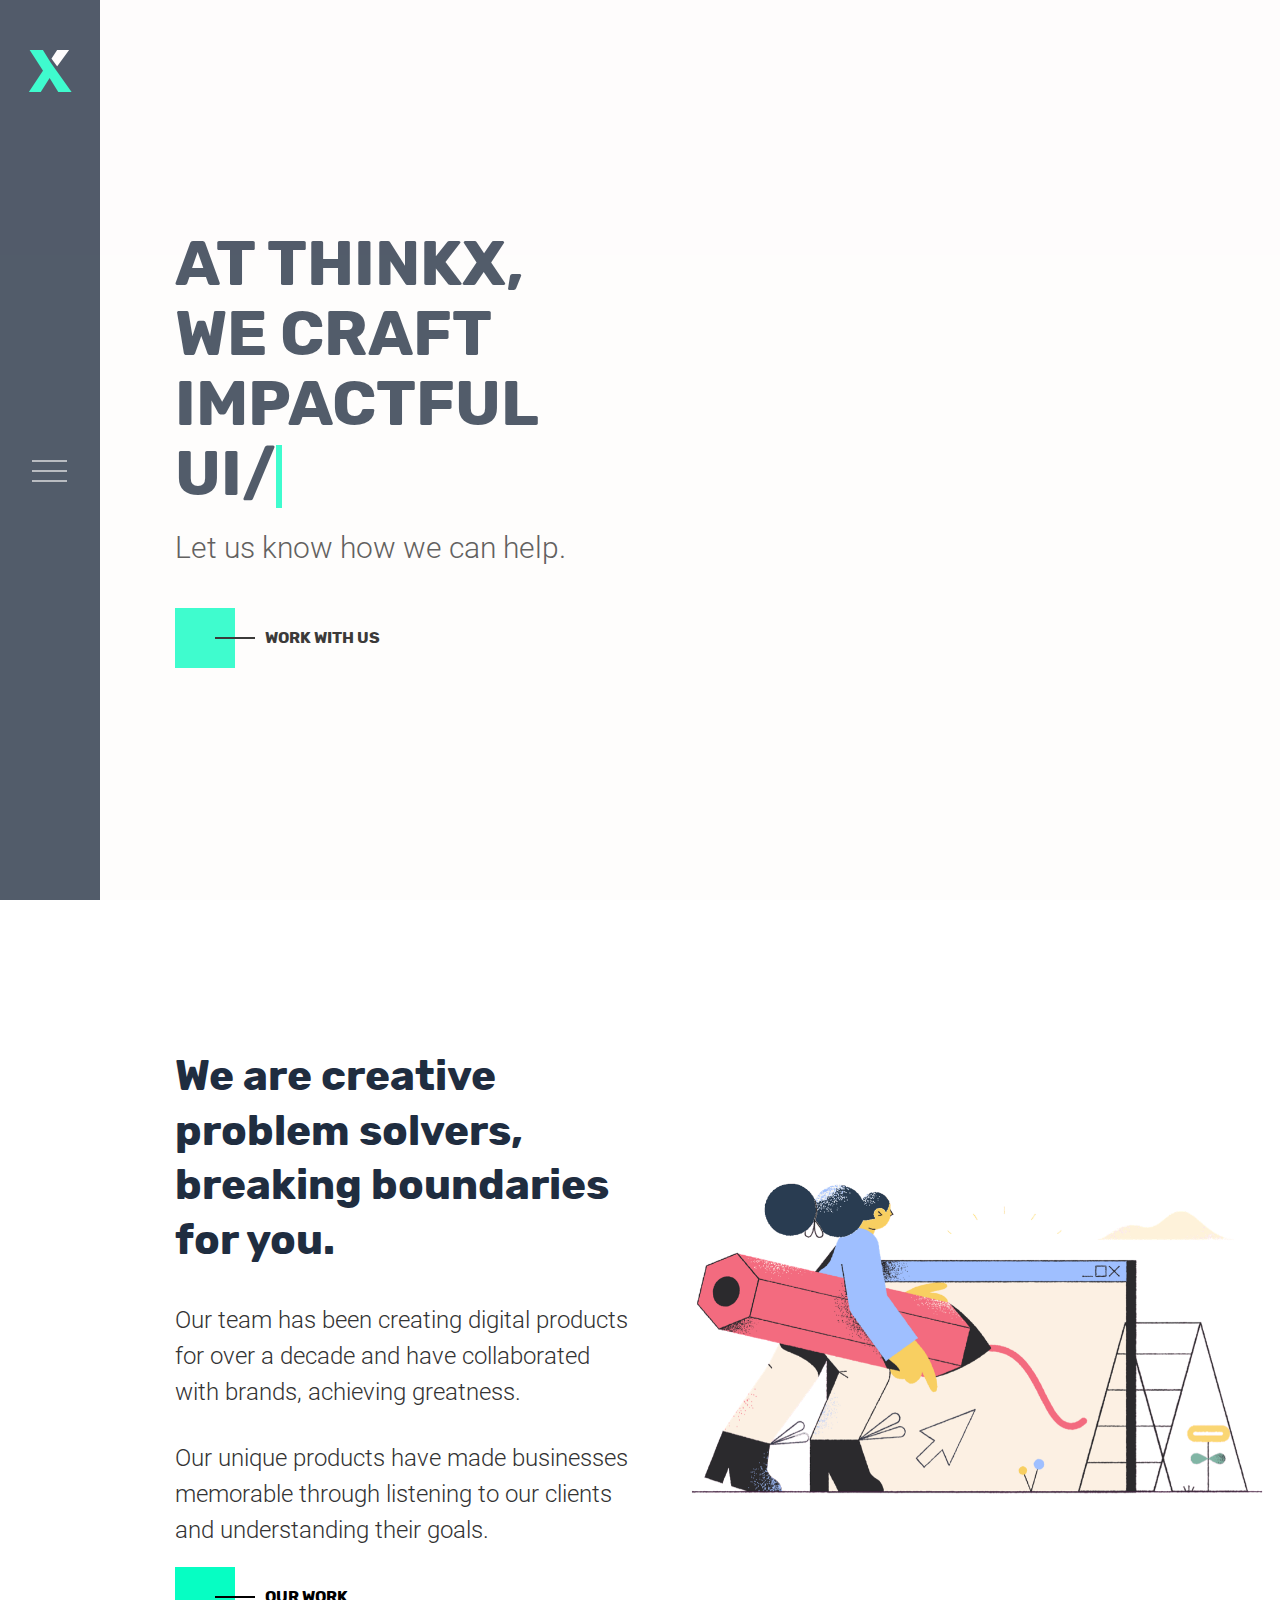
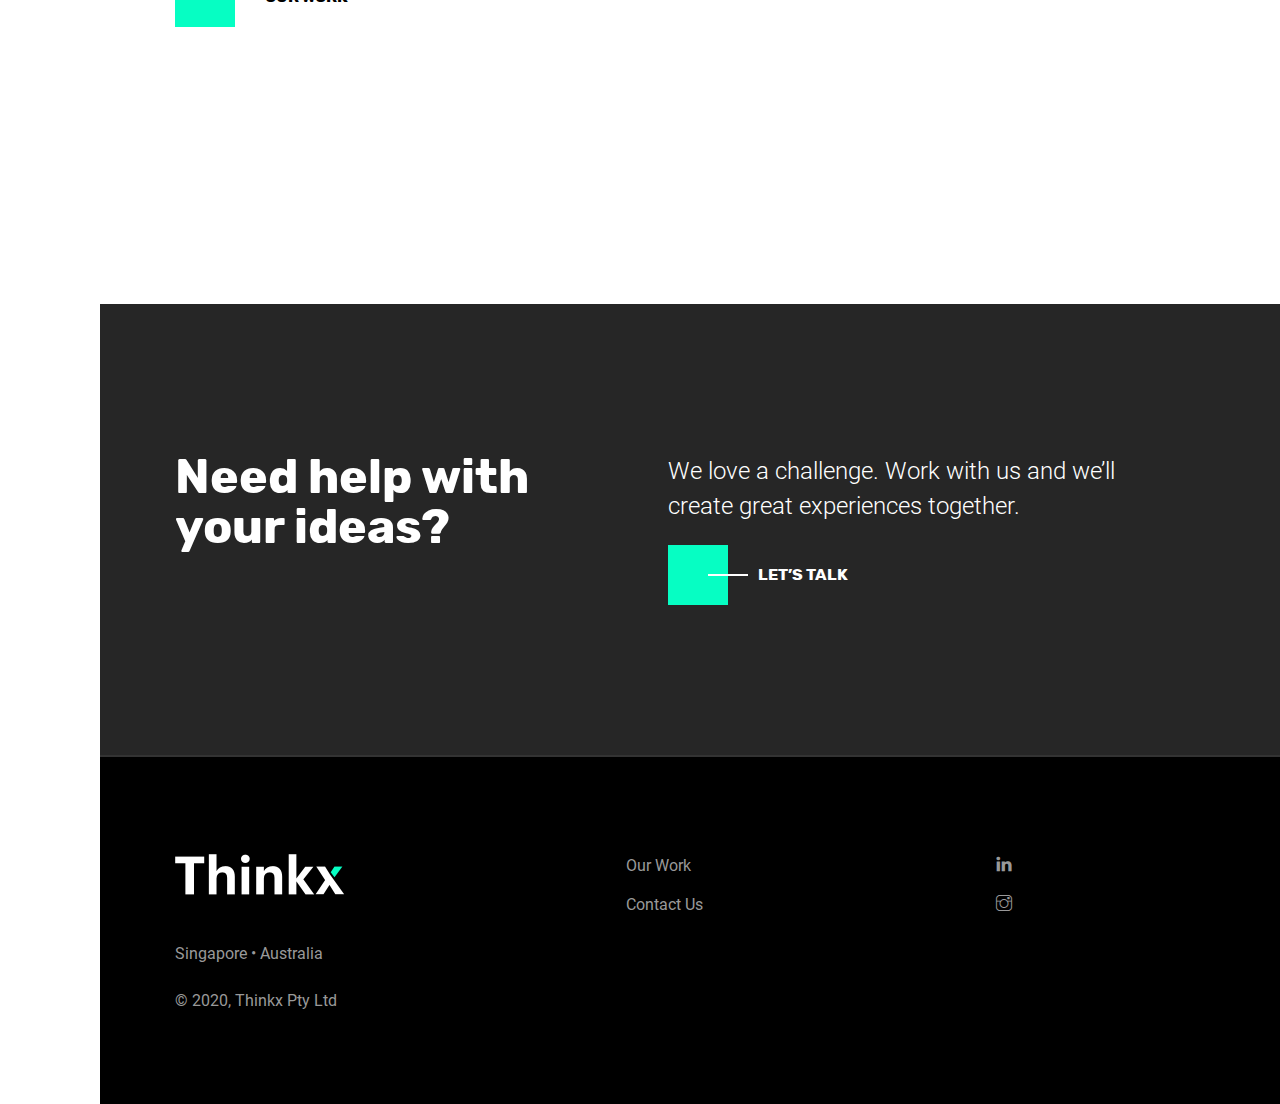
==== index.html @ 12b91b5c "Initially adding files" ====
<!DOCTYPE html>
<html lang="zxx" class="js">
<head>
	<meta charset="utf-8">
	<meta name="author" content="Thinkx">
	<meta name="viewport" content="width=device-width, initial-scale=1, shrink-to-fit=no">
	<meta name="description" content="We are driven to craft positive and impactful digital experiences.">
	<!-- Fav Icon  -->
	<link rel="shortcut icon" href="assets/images/favicon.png">
	<!-- Site Title  -->
	<title>Thinkx | An Integrated Creative Agency</title>
	<!-- Bundle and Base CSS -->
	<link rel="stylesheet" href="assets/css/vendor.bundle.css?ver=141">
	<link rel="stylesheet" href="assets/css/style.css?ver=141">
	<link rel="stylesheet" href="assets/css/override-montana.css?ver=141">
	
	
</head>
 
<body class="body-startup body-mgl">
	<!-- wrapper -->
	<div class="body-wrapper">
		<!-- Header -->
		<header class="header is-sticky is-shrink" id="header">
			<!-- Logo  -->
			<div class="header-main header-main-creative">
				<div class="header-sidebar">
					<div class="header-logo logo mb-auto">
						<a href="index.html" class="logo-link">
							<img class="logo-white" src="assets/images/logo-x.png" srcset="assets/images/logo-x2X.png 2x" alt="logo">
						</a>
					</div>
					<!-- Menu Toogle -->
					<div class="header-nav-toggle header-nav-creative">
						<a href="#" class="navbar-toggle navbar-toggle-s2" data-menu-toggle="header-menu">
							<div class="toggle-line toggle-line-s2">
								<span></span>
							</div>
						</a>
					</div>
					<!-- Menu Toogle -->
					<div class="header-social mt-auto d-none d-sm-block">
					</div>
				</div>
				<!-- Menu -->
				<div class="header-navbar header-navbar-creative">
					<div class="nshape-wrapper">
						<div class="nshape nshape-lg-alt-s3 l35 b15"></div>
					</div>
					<nav class="header-menu" id="header-menu">
						<div class="container-custom">
							<div class="row align-items-center">
								<div class="col-lg-8">
									<ul class="menu menu-creative">
										<li class="menu-item"><a class="menu-link nav-link" href="index.html">Home</a></li>
                                        <li class="menu-item"><a class="menu-link nav-link" href="ourwork.html">Our Work</a></li>
                                        <li class="menu-item"><a class="menu-link nav-link" href="contact.html">Contact Us</a></li>
									</ul>
								</div>
								<div class="col-md-4 d-none d-lg-block">
									<div class="header-contact">
										<ul>
											<li>
                                                <a href="mailto:hello@thinkx.digital">hello@thinkx.digital</a>
                                            </li>
											<li><a href="#">+65 8789 6042</a></li>
										</ul>
										<ul>
                                            <li><span>Singapore • Australia</span></li>
                                        </ul>
									</div>
								</div>
							</div>
						</div>
					</nav>
				</div><!-- .header-navbar --> 
			</div>
		
            
            <div class="banner">
				<div class="banner-block banner-block-creative">
					<div class="container-custom">
						<div class="row">
							<div class="col-lg-10">
								<div class="banner-content-creative">
									<h3 class="banner-title t-u">At Thinkx, <br>We craft impactful <br> 
                                        <span
                                         class="txt-rotate"
                                         data-period="2000"
                                         data-rotate='[ "UI/UX Designs.", "Landing Pages.", "Ad Campaigns.", "SEO." ]'>
                                        </span>
                                    </h3>

                                    <!--
                                        <p class="lead lead-regular lead-lg color-accent">Something sick should go here carntttttt.</p>
                                    -->
									<p class="lead lead-lg w-72">Let us know how we can help.</p>
									<div class="banner-btn-creative">
										<a href="contact.html" class="btn-creative">work with us</a>
									</div>
								</div>
							</div>
						</div>
					</div>
					<div class="bg-image">
						<img src="images/banner-f.jpg" alt="banner">
					</div>
				</div>
			</div>
			<!-- .banner --> 
        
        </header>
		<!-- end header -->

		<!-- section/about -->
		<div class="section section-x">
			<div class="nk-block nk-block-about">
				<div class="bg-image bg-offset-6 bg-image-quarter">
					<img src="assets/images/about-f.png" alt="banner">
				</div>
				<div class="container-custom">
					<div class="row justify-content-between gutter-vr-50px">
						<div class="col-lg-6">
							<div class="text-block text-block-s3">
								<h2>We are creative problem solvers, breaking boundaries for you.</h2>
								<p class="lead">Our team has been creating digital products for over a decade and have collaborated with brands, achieving greatness.</p>
								<p class="lead">Our unique products have made businesses memorable through listening to our clients and understanding their goals.</p>
                                <div class="banner-btn-creative">
								    <a href="contact.html" class="btn-creative">our work</a>
								</div>
							</div>
						</div>
					</div>
				</div>
			</div>
			<div class="nshape-wrapper">
				<div class="nshape nshape-lg l10 b15"></div>
			</div>
		</div>
		<!-- .section/about -->

		<!-- section / cta-->
		<div class="section section-x tc-light bg-dark-s3">
			<div class="container-custom">
				<div class="row gutter-vr-30px justify-content-between">
					<div class="col-lg-6">
						<div class="cta-text cta-text-s4">
							<h2 class="">Need help with <br>your ideas?</h2>
						</div>
					</div>
					<div class="col-lg-6">
						<div class="cta-btn">
							<p class="lead">We love a challenge. Work with us and we’ll create great experiences together.</p> 
							<a href="contact.html" class="btn-creative">Let’s talk</a>
						</div>
					</div>
				</div>
			</div>
		</div>
		<!-- .section-cta -->

		<!-- hr -->
		<hr class="border-full">
		<!-- .hr -->

		<!-- footer -->
        <footer class="footer bg-dark-s4 tc-bunker">
			<div class="section footer-top">
				<div class="container-custom">
					<div class="row gutter-vr-30px justify-content-between">
						<div class="col-lg-3 col-sm-6">
							<div class="wgs">
								<div class="wgs-content">
									<div class="wgs-logo mb-20">
										<a href="index.html">
											<img src="assets/images/logo-white.png" srcset="assets/images/logo-white2x.png 2x" alt="logo">
										</a>
									</div>
									<p>Singapore • Australia</p>
                                    <p>© 2020, Thinkx Pty Ltd</p>
								</div>
							</div><!-- .wgs -->
						</div><!-- .col -->
						
						<div class="col-lg-2 col-sm-6">
							<div class="wgs">
								<div class="wgs-content">
									<ul class="wgs-menu">
                                        <li><a href="#">Our Work</a></li>
                                        <li><a href="contact.html">Contact Us</a></li>
									</ul>
								</div>
							</div><!-- .wgs -->
						</div><!-- .col -->
						<div class="col-lg-2 col-sm-6">
							<div class="wgs">
								<div class="wgs-content">
									<ul class="wgs-menu">
										<li><a href="https://www.linkedin.com/company/thinkx-agency"><em class="ti ti-linkedin"></em></a></li>
                                        <li><a href="https://www.instagram.com/thinkx.digital/"><em class="ti ti-instagram"></em></a></li>
									</ul>
								</div>
							</div><!-- .wgs -->
						</div><!-- .col -->
					</div><!-- .row -->
				</div><!-- .container-custom -->
			</div>
			<!-- .copyright -->
		</footer>
		<!-- .footer -->
	</div>
	<!-- wrapper -->

	<!-- preloader -->
	<div class="preloader preloader-light preloader-alaska-light no-split"><span class="spinner spinner-alt spinner-light"><img class="spinner-brand" src="assets/images/logo.png" alt=""></span></div>
	
	<!-- JavaScript -->
	<script src="assets/js/jquery.bundle.js?ver=141"></script>
	<script src="assets/js/scripts.js?ver=141"></script>
</body>
</html>
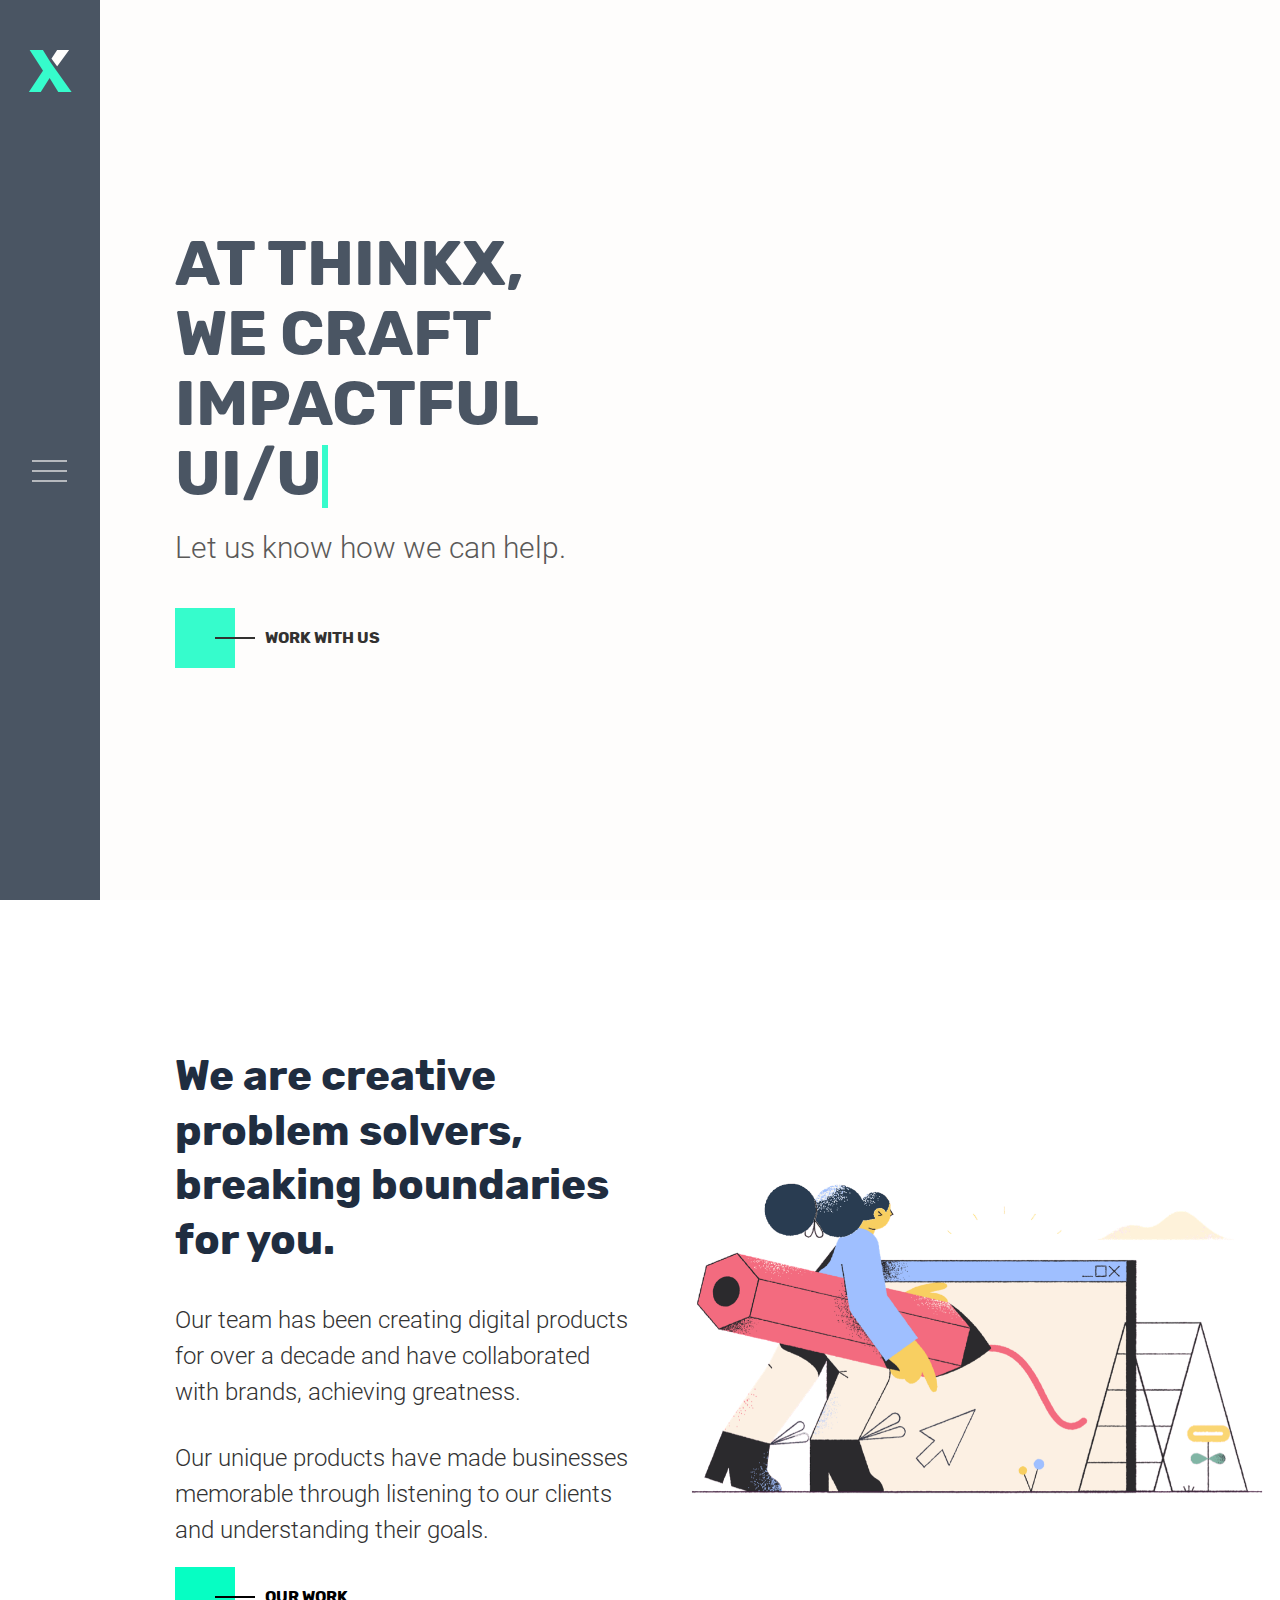
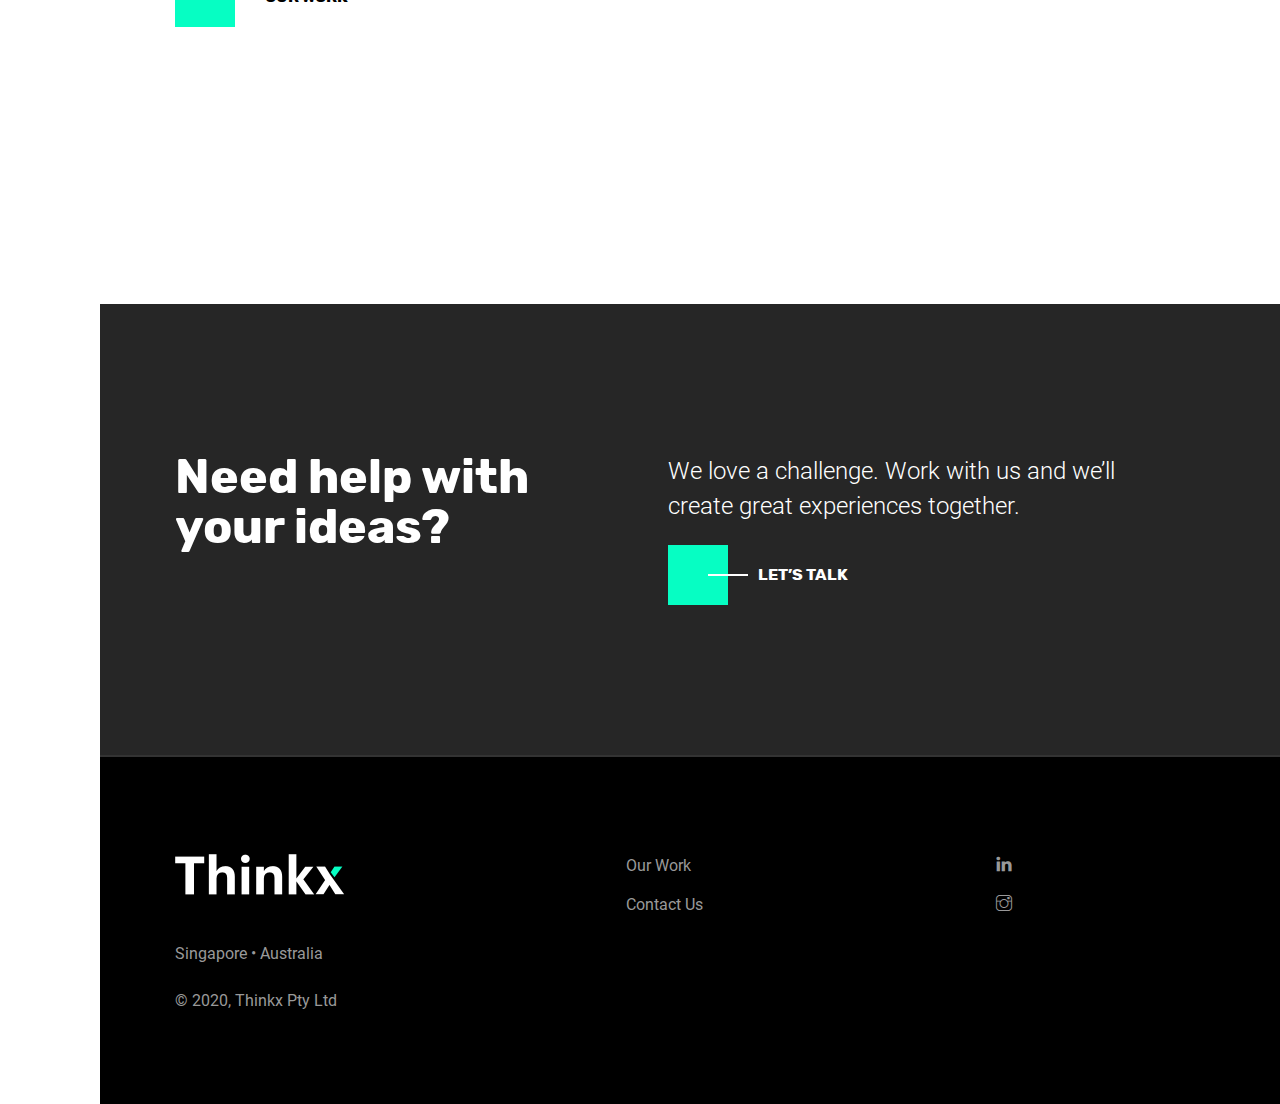
==== commit 02dc07f1: "Updated copy on index.html" ====
--- a/index.html
+++ b/index.html
@@ -66,7 +66,7 @@
 											<li><a href="#">+65 8789 6042</a></li>
 										</ul>
 										<ul>
-                                            <li><span>Singapore • Australia</span></li>
+                                            <li><span>Singaporse • Australia</span></li>
                                         </ul>
 									</div>
 								</div>
@@ -87,7 +87,7 @@
                                         <span
                                          class="txt-rotate"
                                          data-period="2000"
-                                         data-rotate='[ "UI/UX Designs.", "Landing Pages.", "Ad Campaigns.", "SEO." ]'>
+                                         data-rotate='[ "UI/UX Designs.", "Landing Pages.", "Ad Campaigns.", "SEO.", "Copywriting." ]'>
                                         </span>
                                     </h3>
 
@@ -126,7 +126,7 @@
 								<p class="lead">Our team has been creating digital products for over a decade and have collaborated with brands, achieving greatness.</p>
 								<p class="lead">Our unique products have made businesses memorable through listening to our clients and understanding their goals.</p>
                                 <div class="banner-btn-creative">
-								    <a href="contact.html" class="btn-creative">our work</a>
+								    <a href="ourwork.html" class="btn-creative">our work</a>
 								</div>
 							</div>
 						</div>
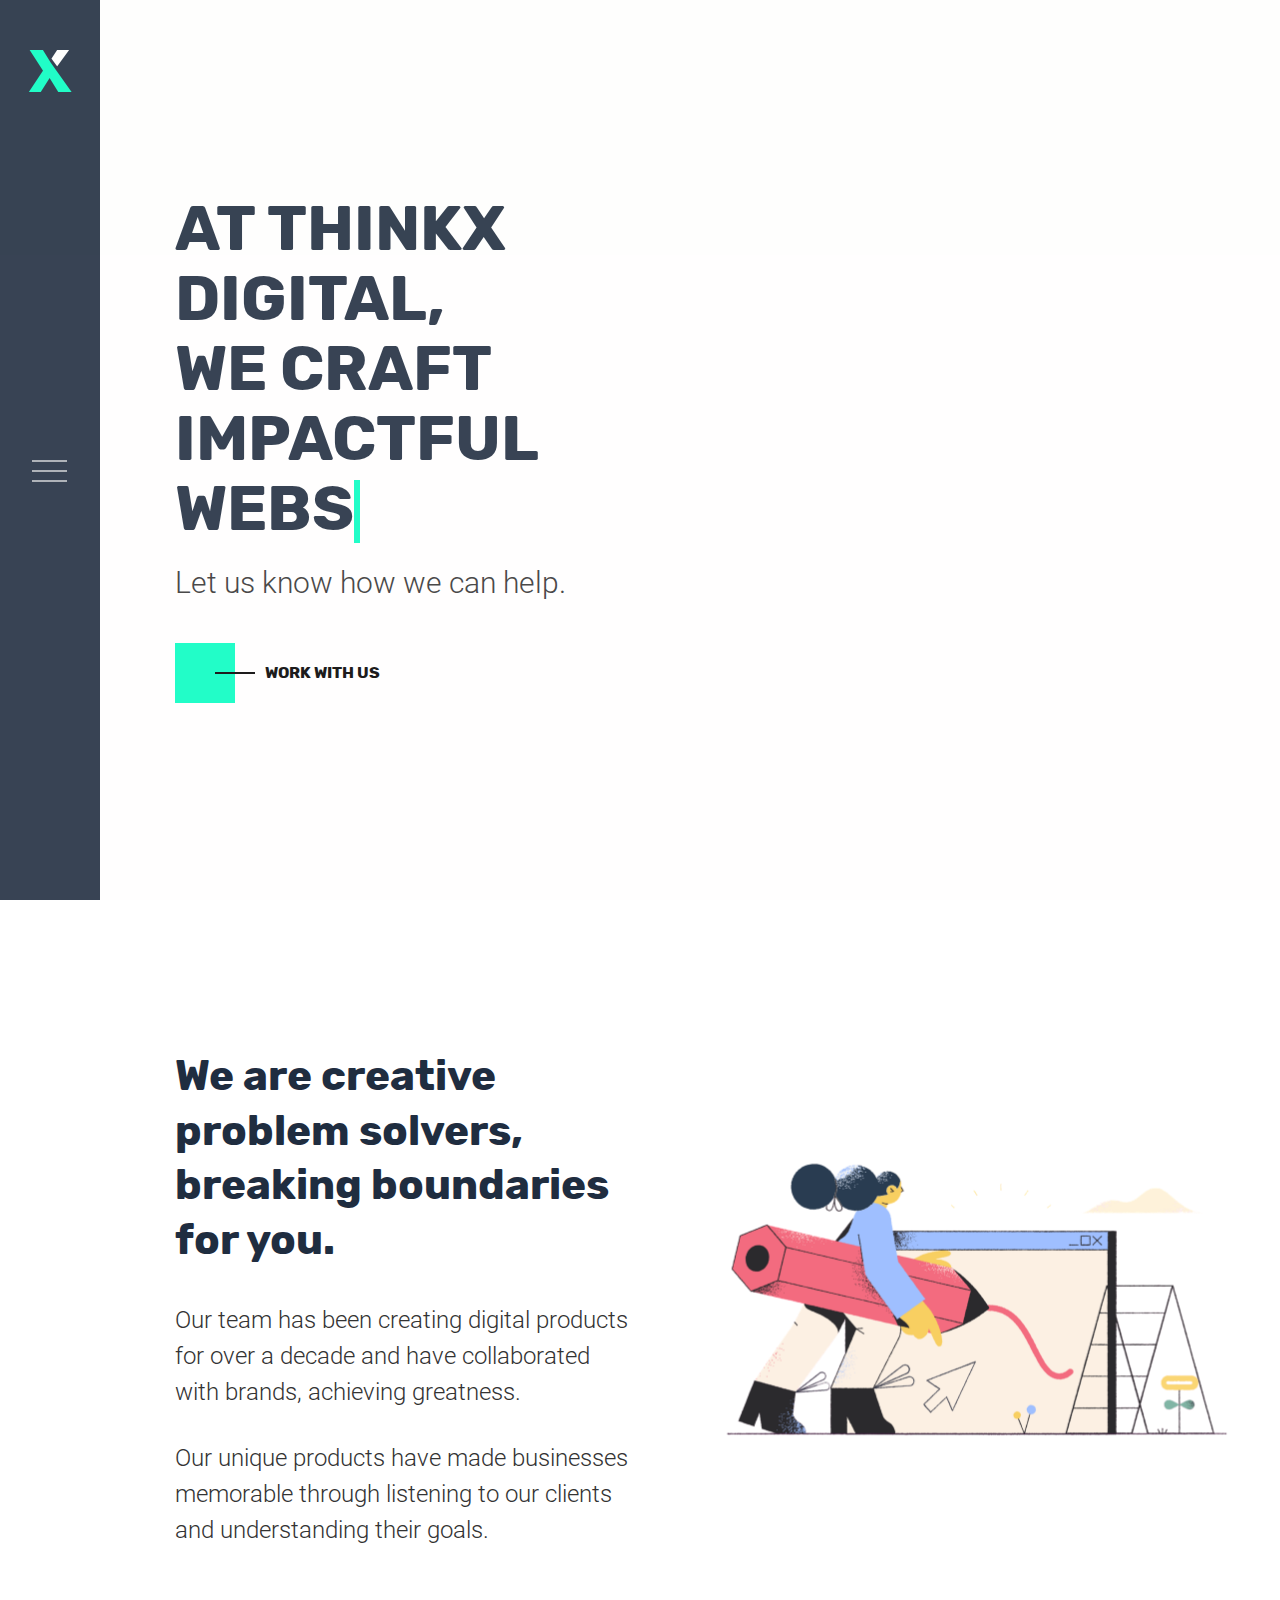
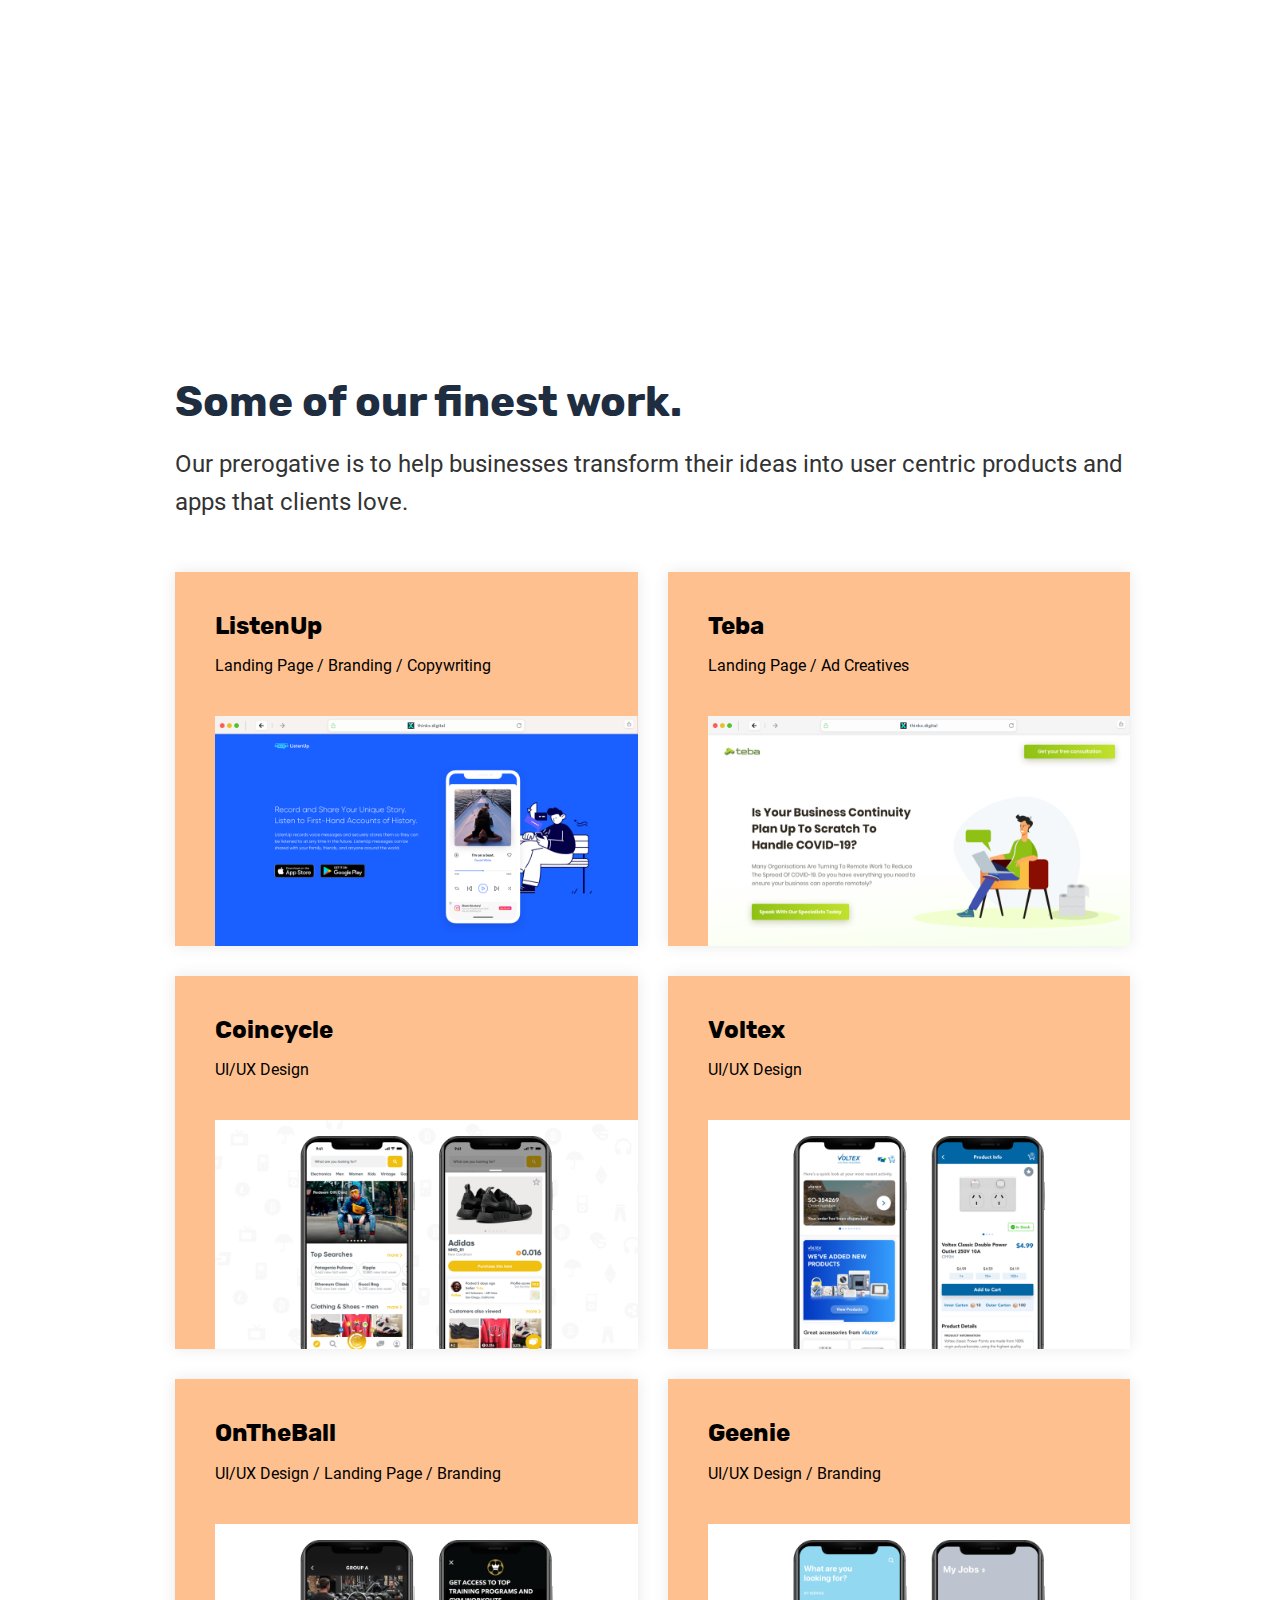
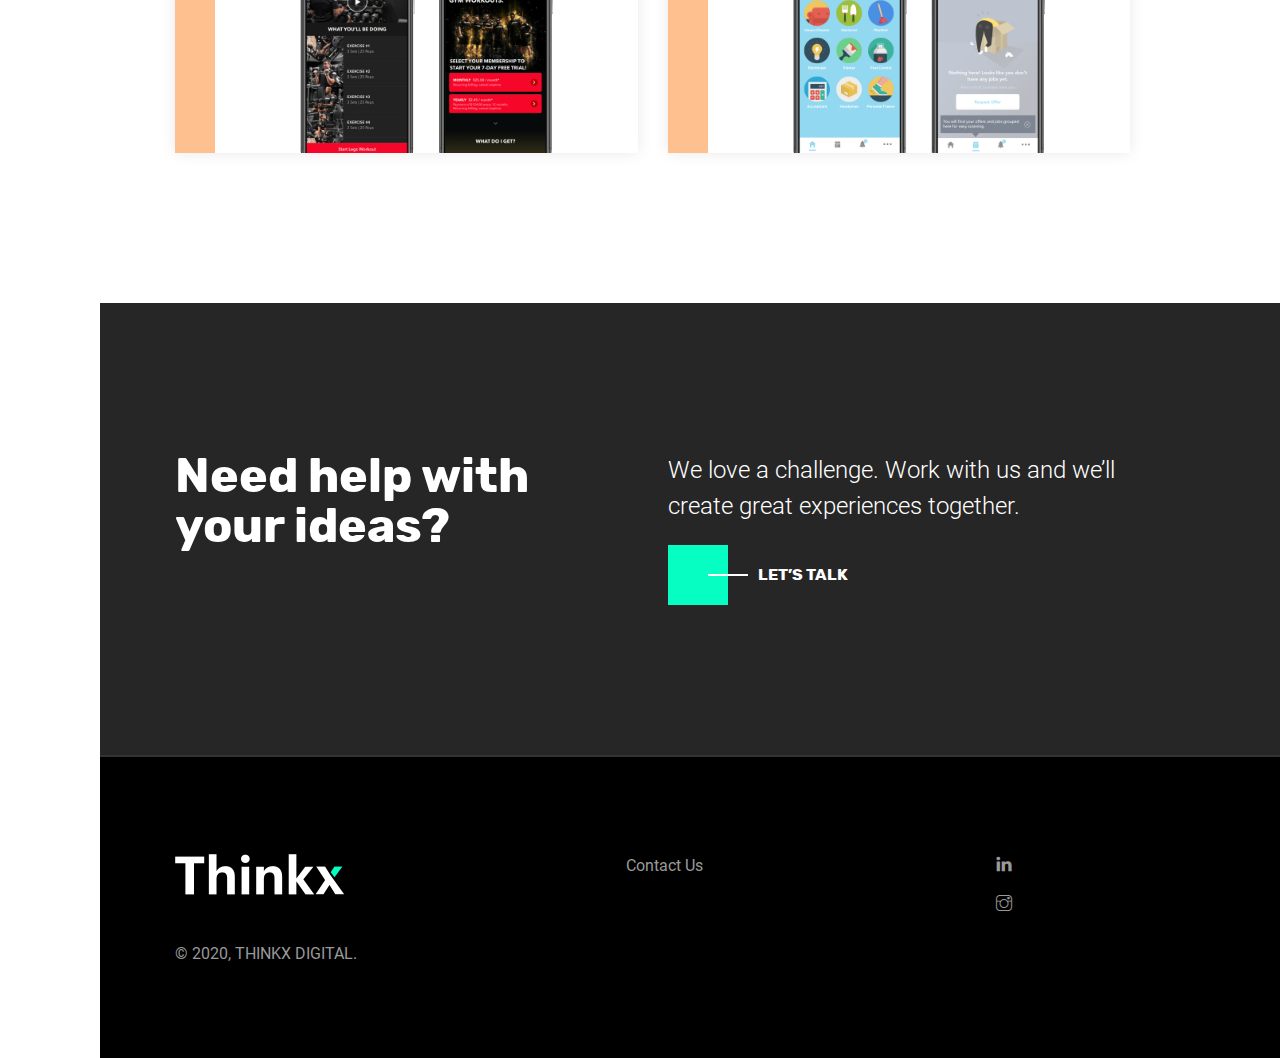
==== commit 52b2c83b: "Added opengraph and twitter card" ====
--- a/index.html
+++ b/index.html
@@ -1,20 +1,30 @@
 <!DOCTYPE html>
-<html lang="zxx" class="js">
+<html lang="en" class="js">
 <head>
 	<meta charset="utf-8">
-	<meta name="author" content="Thinkx">
+	<meta name="author" content="Cheyanne Kuan-White">
+    <meta name="keywords" content="websites, apps, branding">
 	<meta name="viewport" content="width=device-width, initial-scale=1, shrink-to-fit=no">
-	<meta name="description" content="We are driven to craft positive and impactful digital experiences.">
+	<meta name="description" content="ThinkX Digital is a creative agency based in Singapore and Australia, specialising in crafting the best websites, apps and branding for your business">
 	<!-- Fav Icon  -->
 	<link rel="shortcut icon" href="assets/images/favicon.png">
 	<!-- Site Title  -->
-	<title>Thinkx | An Integrated Creative Agency</title>
+	<title>ThinkX Digital | An Integrated Creative Agency</title>
+    <!--OpenGraph and Twitter Card -->
+    <meta name="twitter:card" content="summary" />
+    <meta name="twitter:site" content="@ThinkXDigital" />
+    <meta name="twitter:creator" content="@danielmiwhite" />
+    <meta property="og:title" content="ThinkX Digital | An Integrated Creative Agency">
+    <meta property="og:site_name" content="ThinkX Digital">
+    <meta property="og:url" content="https:www.thinkx.digital">
+    <meta property="og:description" content="ThinkX Digital is a creative agency based in Singapore and Australia, specialising in crafting the best websites, apps and branding for your business">
+    <meta property="og:type" content="website">
+    <meta property="og:image" content="https://i.ibb.co/K6nHYvk/opengraph.png">
 	<!-- Bundle and Base CSS -->
 	<link rel="stylesheet" href="assets/css/vendor.bundle.css?ver=141">
 	<link rel="stylesheet" href="assets/css/style.css?ver=141">
 	<link rel="stylesheet" href="assets/css/override-montana.css?ver=141">
-	
-	
+    <link rel="canonical" href=”https://www.thinkx.digital”>
 </head>
  
 <body class="body-startup body-mgl">
@@ -53,22 +63,10 @@
 								<div class="col-lg-8">
 									<ul class="menu menu-creative">
 										<li class="menu-item"><a class="menu-link nav-link" href="index.html">Home</a></li>
-                                        <li class="menu-item"><a class="menu-link nav-link" href="ourwork.html">Our Work</a></li>
                                         <li class="menu-item"><a class="menu-link nav-link" href="contact.html">Contact Us</a></li>
 									</ul>
 								</div>
 								<div class="col-md-4 d-none d-lg-block">
-									<div class="header-contact">
-										<ul>
-											<li>
-                                                <a href="mailto:hello@thinkx.digital">hello@thinkx.digital</a>
-                                            </li>
-											<li><a href="#">+65 8789 6042</a></li>
-										</ul>
-										<ul>
-                                            <li><span>Singaporse • Australia</span></li>
-                                        </ul>
-									</div>
 								</div>
 							</div>
 						</div>
@@ -83,11 +81,11 @@
 						<div class="row">
 							<div class="col-lg-10">
 								<div class="banner-content-creative">
-									<h3 class="banner-title t-u">At Thinkx, <br>We craft impactful <br> 
+									<h3 class="banner-title t-u">At ThinkX Digital, <br>We craft impactful <br> 
                                         <span
                                          class="txt-rotate"
                                          data-period="2000"
-                                         data-rotate='[ "UI/UX Designs.", "Landing Pages.", "Ad Campaigns.", "SEO.", "Copywriting." ]'>
+                                         data-rotate='[ "Websites.", "Apps.", "Copywriting.", "Branding.", "Logo Design.", "Graphic Design." ]'>
                                         </span>
                                     </h3>
 
@@ -102,9 +100,11 @@
 							</div>
 						</div>
 					</div>
-					<div class="bg-image">
-						<img src="images/banner-f.jpg" alt="banner">
-					</div>
+                    <!--    
+                        <div class="bg-image bg-offset-6 bg-image-quarter">
+                            <img src="assets/images/hero-a.png" alt="banner">
+                        </div>
+                    -->
 				</div>
 			</div>
 			<!-- .banner --> 
@@ -125,9 +125,10 @@
 								<h2>We are creative problem solvers, breaking boundaries for you.</h2>
 								<p class="lead">Our team has been creating digital products for over a decade and have collaborated with brands, achieving greatness.</p>
 								<p class="lead">Our unique products have made businesses memorable through listening to our clients and understanding their goals.</p>
-                                <div class="banner-btn-creative">
+                                <!--<div class="banner-btn-creative">
 								    <a href="ourwork.html" class="btn-creative">our work</a>
 								</div>
+                                -->
 							</div>
 						</div>
 					</div>
@@ -138,6 +139,116 @@
 			</div>
 		</div>
 		<!-- .section/about -->
+        
+        <!-- section/project -->
+		<div class="section section-x">
+			<div class="nk-block nk-block-service">
+				<div class="container-custom">
+					<!--
+                    <ul class="breadcumb-menu">
+						<li><a href="index.html">Home</a></li>
+						<li>Our Work</li>
+					</ul>
+                    -->
+					<div class="row">
+						<div class="col">
+							<div class="section-head section-head-s5 section-sm">
+								<h2>Some of our finest work.</h2>
+								<p class="lead lead-regular">Our prerogative is to help businesses transform their ideas into user centric products and apps that clients love.
+                                </p>
+							</div>
+						</div>
+					</div>
+					<div class="row gutter-vr-30px">
+						<div class="col-lg-6">
+							<div class="project-alt-item bg-orange">
+								<div class="project-alt-content">
+									<h4>ListenUp</h4>
+									<ul class="project-alt-tag-link">
+										<li><p>Landing Page / Branding / Copywriting</p></li>
+									</ul>
+								</div>
+								<div class="project-alt-img">
+									<img src="assets/images/ourwork-listenup.png" alt="ListenUp">
+								</div>
+								<!--<a href="montana-work-single.html" class="project-alt-link">view case study</a>-->
+							</div>
+						</div>
+                        <div class="col-lg-6">
+							<div class="project-alt-item bg-orange">
+								<div class="project-alt-content">
+									<h4>Teba</h4>
+									<ul class="project-alt-tag-link">
+										<li><p>Landing Page / Ad Creatives</p></li>
+									</ul>
+								</div>
+								<div class="project-alt-img">
+									<img src="assets/images/ourwork-teba.png" alt="Teba">
+								</div>
+								<!--<a href="montana-work-single.html" class="project-alt-link">view case study</a>-->
+							</div>
+						</div>
+						<div class="col-lg-6">
+							<div class="project-alt-item bg-orange">
+								<div class="project-alt-content">
+									<h4>Coincycle</h4>
+									<ul class="project-alt-tag-link">
+										<li><p>UI/UX Design</p></li>
+									</ul>
+								</div>
+								<div class="project-alt-img">
+									<img src="assets/images/ourwork-coincycle.png" alt="Coincycle">
+								</div>
+								<!--<a href="montana-work-single.html" class="project-alt-link">view case study</a>-->
+							</div>
+						</div>
+                        <div class="col-lg-6">
+							<div class="project-alt-item bg-orange">
+								<div class="project-alt-content">
+									<h4>Voltex</h4>
+									<ul class="project-alt-tag-link">
+										<li><p>UI/UX Design</p>
+									</ul>
+								</div>
+								<div class="project-alt-img">
+									<img src="assets/images/ourwork-voltex.png" alt="Voltex">
+								</div>
+								<!--<a href="montana-work-single.html" class="project-alt-link">view case study</a>-->
+							</div>
+						</div>
+						<div class="col-lg-6">
+							<div class="project-alt-item bg-orange">
+								<div class="project-alt-content">
+									<h4>OnTheBall</h4>
+									<ul class="project-alt-tag-link">
+										<li><p>UI/UX Design / Landing Page / Branding</p></li>
+									</ul>
+								</div>
+								<div class="project-alt-img">
+									<img src="assets/images/ourwork-ontheball.png" alt="OnTheBall">
+								</div>
+								<!--<a href="montana-work-single.html" class="project-alt-link">view case study</a>-->
+							</div>
+						</div>
+                        <div class="col-lg-6">
+							<div class="project-alt-item bg-orange">
+								<div class="project-alt-content">
+									<h4>Geenie</h4>
+									<ul class="project-alt-tag-link">
+										<li><p>UI/UX Design / Branding</p></li>
+									</ul>
+								</div>
+								<div class="project-alt-img">
+									<img src="assets/images/ourwork-geenie.png" alt="Geenie">
+								</div>
+								<!--<a href="montana-work-single.html" class="project-alt-link">view case study</a>-->
+							</div>
+						</div>
+					</div>
+				</div>
+			</div>
+		</div>
+		<!-- .section/project -->
 
 		<!-- section / cta-->
 		<div class="section section-x tc-light bg-dark-s3">
@@ -176,8 +287,7 @@
 											<img src="assets/images/logo-white.png" srcset="assets/images/logo-white2x.png 2x" alt="logo">
 										</a>
 									</div>
-									<p>Singapore • Australia</p>
-                                    <p>© 2020, Thinkx Pty Ltd</p>
+                                    <p>© 2020, THINKX DIGITAL.</p>
 								</div>
 							</div><!-- .wgs -->
 						</div><!-- .col -->
@@ -186,7 +296,6 @@
 							<div class="wgs">
 								<div class="wgs-content">
 									<ul class="wgs-menu">
-                                        <li><a href="#">Our Work</a></li>
                                         <li><a href="contact.html">Contact Us</a></li>
 									</ul>
 								</div>
@@ -196,8 +305,8 @@
 							<div class="wgs">
 								<div class="wgs-content">
 									<ul class="wgs-menu">
-										<li><a href="https://www.linkedin.com/company/thinkx-agency"><em class="ti ti-linkedin"></em></a></li>
-                                        <li><a href="https://www.instagram.com/thinkx.digital/"><em class="ti ti-instagram"></em></a></li>
+										<li><a href="https://www.linkedin.com/company/thinkx-digital" target="_blank"><em class="ti ti-linkedin"></em></a></li>
+                                        <li><a href="https://www.instagram.com/thinkx.digital/" target="_blank"><em class="ti ti-instagram"></em></a></li>
 									</ul>
 								</div>
 							</div><!-- .wgs -->
@@ -217,5 +326,6 @@
 	<!-- JavaScript -->
 	<script src="assets/js/jquery.bundle.js?ver=141"></script>
 	<script src="assets/js/scripts.js?ver=141"></script>
+    <script type="application/ld+json">{"@context":"http://schema.org","@type":"Organization","name":"ThinkX Digital","url":"http://www.thinkx.digital","address":"","sameAs":["https://www.facebook.com/thinkxdigitalagency/","https://twitter.com/ThinkXDigital","https://www.linkedin.com/company/thinkx-digital","https://www.instagram.com/thinkx.digital/"]}</script>
 </body>
 </html>
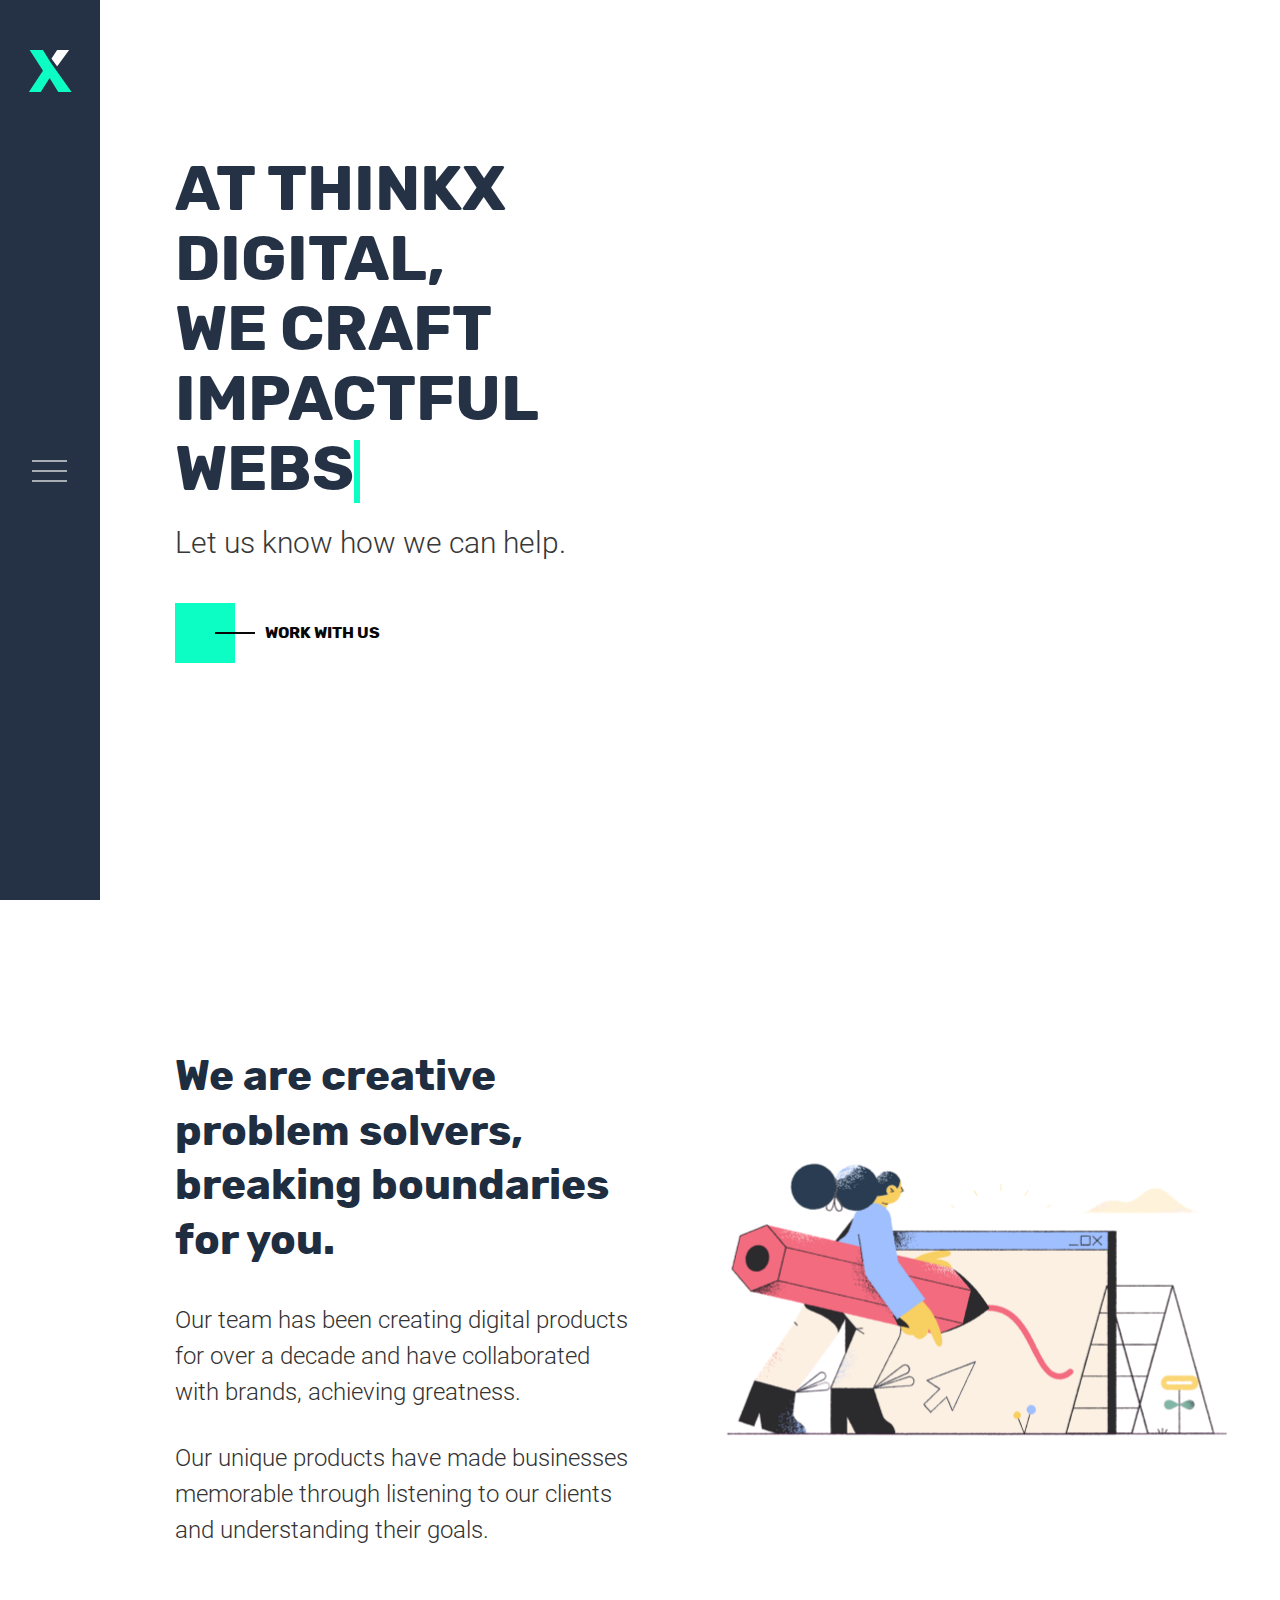
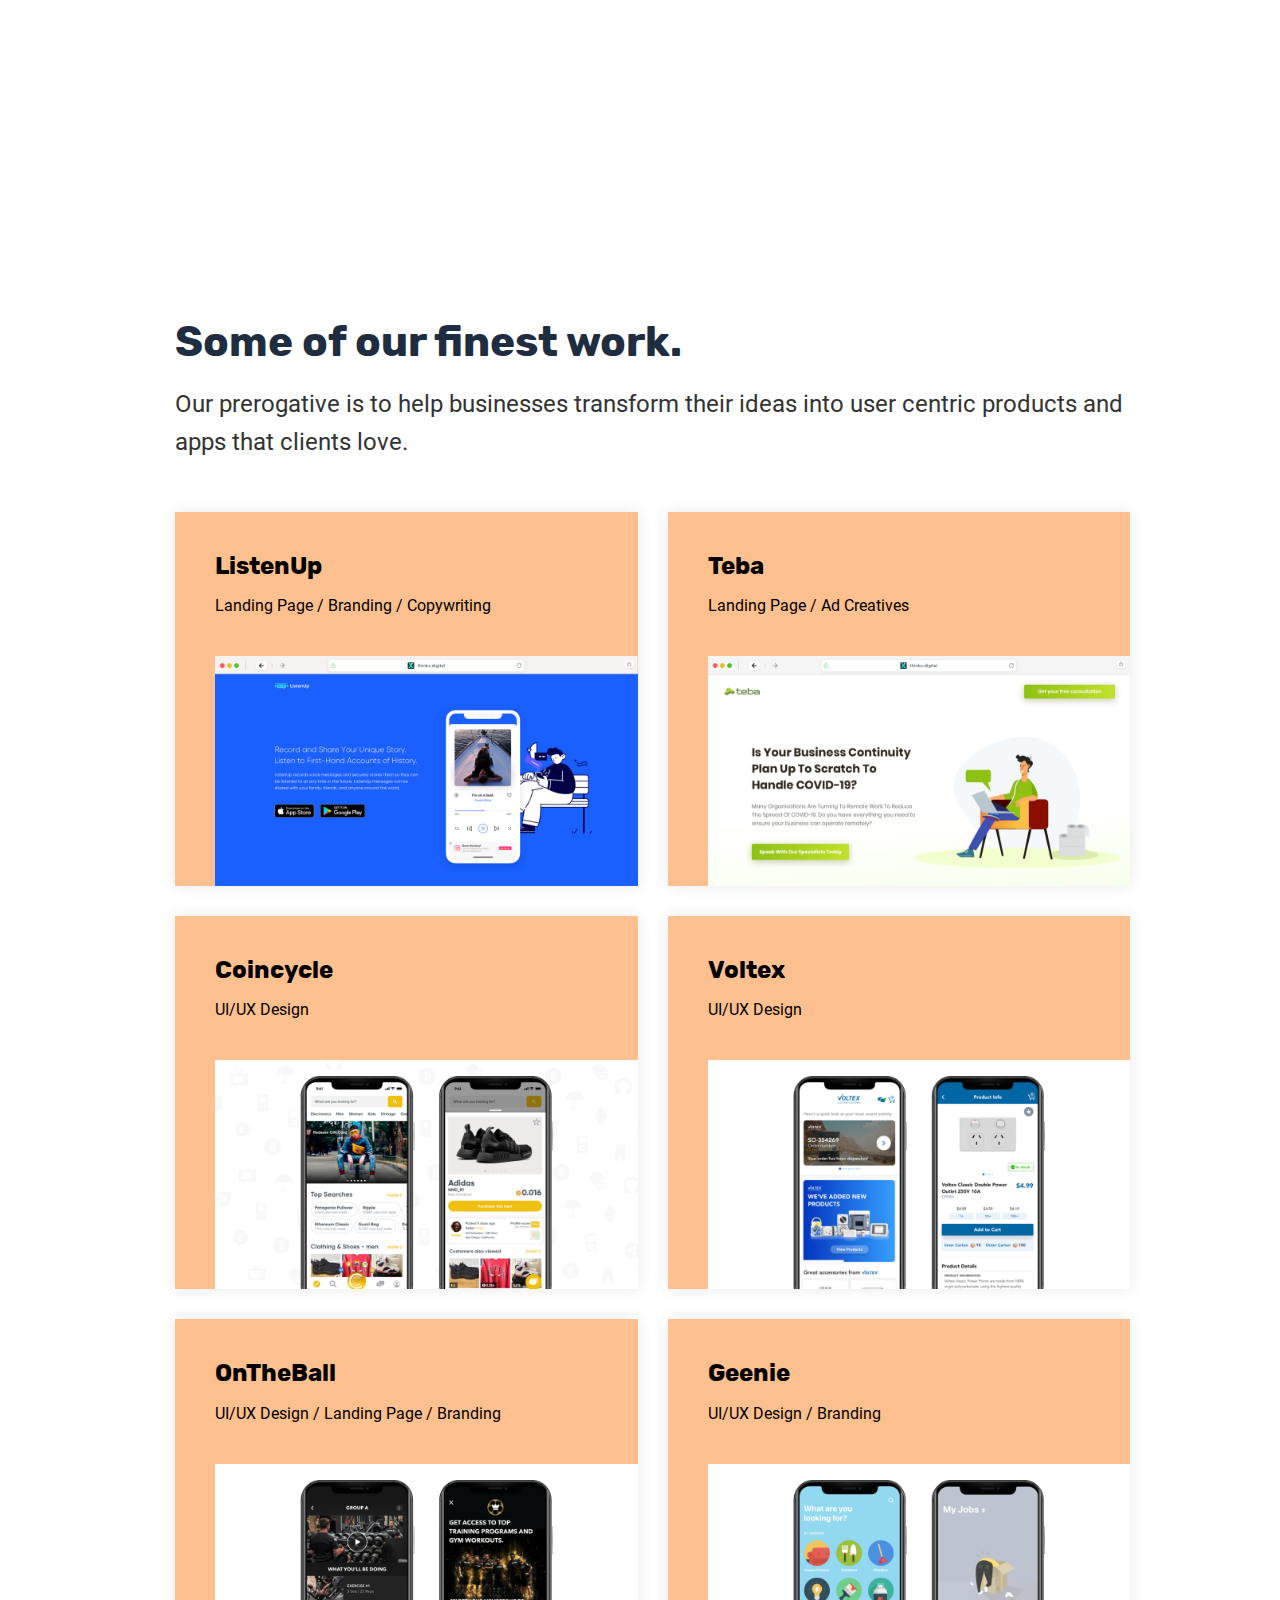
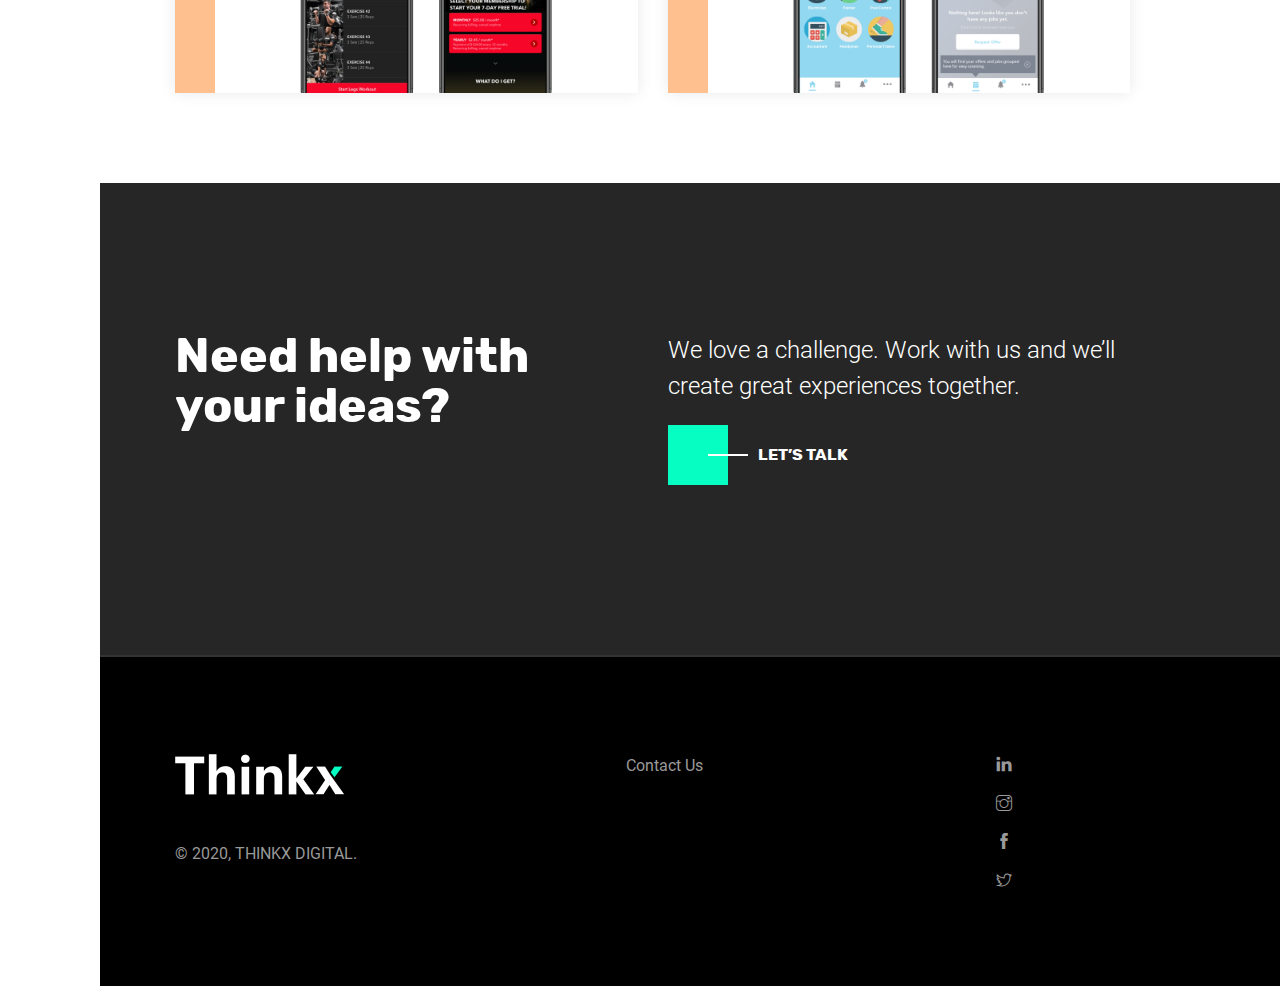
==== commit 56a0baa6: "Merge branch 'master' of https://github.com/craychey/website" ====
--- a/index.html
+++ b/index.html
@@ -16,7 +16,7 @@
     <meta name="twitter:creator" content="@danielmiwhite" />
     <meta property="og:title" content="ThinkX Digital | An Integrated Creative Agency">
     <meta property="og:site_name" content="ThinkX Digital">
-    <meta property="og:url" content="https:www.thinkx.digital">
+    <meta property="og:url" content="https://www.thinkx.digital">
     <meta property="og:description" content="ThinkX Digital is a creative agency based in Singapore and Australia, specialising in crafting the best websites, apps and branding for your business">
     <meta property="og:type" content="website">
     <meta property="og:image" content="https://i.ibb.co/K6nHYvk/opengraph.png">
@@ -307,6 +307,8 @@
 									<ul class="wgs-menu">
 										<li><a href="https://www.linkedin.com/company/thinkx-digital" target="_blank"><em class="ti ti-linkedin"></em></a></li>
                                         <li><a href="https://www.instagram.com/thinkx.digital/" target="_blank"><em class="ti ti-instagram"></em></a></li>
+                                         <li><a href="https://www.facebook.com/thinkxdigitalagency/" target="_blank"><em class="ti ti-facebook"></em></a></li>
+                                        <li><a href="https://twitter.com/ThinkXDigital" target="_blank"><em class="ti ti-twitter"></em></a></li>
 									</ul>
 								</div>
 							</div><!-- .wgs -->
--- a/assets/css/style.css
+++ b/assets/css/style.css
@@ -1,3 +1,15 @@
+@media only screen and (max-width: 600px) {
+  div.container-custom {
+    margin-top: 40px;
+  }
+}
+
+@media only screen and (max-width: 600px) {
+  div.section-head section-head-s5 section-sm {
+    margin-top: 40px;
+  }
+}
+
 .mailto-link {
 	position: relative;
 	padding: 8px 0;
@@ -1746,7 +1758,7 @@
 .btn-uppercase { text-transform: uppercase; }
 .btn-capitalize { text-transform: capitalize; }
 .btn-initial { text-transform: initial; }
-.btn-creative { height: 60px; padding: 0 40px; color: #000000; font-weight: 700; font-size: 0.9rem; line-height: 60px; text-transform: uppercase; display: inline-flex; align-items: center; position: relative; z-index: 1; transition: all 0.5s; border: none; background: transparent; }
+.btn-creative { height: 60px; padding: 0 40px; margin-bottom:80px; color: #000000; font-weight: 700; font-size: 0.9rem; line-height: 60px; text-transform: uppercase; display: inline-flex; align-items: center; position: relative; z-index: 1; transition: all 0.5s; border: none; background: transparent; }
 .tc-light .btn-creative { color: #ffffff; }
 .btn-creative:after { position: absolute; left: 0; top: 0; width: 60px; height: 100%; background: #06FEC3; content: ""; z-index: -1; transition: all 0.5s; }
 .btn-creative:hover { color: #ffffff; }
@@ -2327,7 +2339,7 @@
   .is-boxed .header-box .banner { padding: 0 140px; } }
 .header-100vh { height: 100vh; }
 
-.header-sidebar { display: flex; justify-content: space-between; padding: 20px 15px; background: #fff; align-items: center; }
+.header-sidebar { display: flex; justify-content: space-between; padding: 20px 15px; background: #1F2D40; align-items: center; }
 .header-sidebar:focus { background: #ffffff; }
 .header-sidebar .header-logo { margin: 0; }
 .header-contact { color: #ffd0d5; }
@@ -2336,7 +2348,7 @@
 .header-contact ul li a { font-size: 24px; display: inline-block; color: #ffffff; font-weight: 700; position: relative; }
 .header-contact ul li a:after { position: absolute; left: 0; bottom: 5px; height: 2px; width: 100%; background: currentColor; content: ""; }
 
-.header-navbar-creative::before { background: #06FEC3; }
+.header-navbar-creative::before { background: #1F2D40; }
 .header-social li { display: inline-block; }
 .header-social li a { padding: 0 2.5px; }
 
@@ -2661,7 +2673,7 @@
   .section-l.is-bg-half { padding-top: 120px; }
   .section-pb-l { padding-bottom: 120px !important; }
   .section-pt-l { padding-top: 120px !important; }
-  .section-x { padding-top: 150px; padding-bottom: 150px; }
+  .section-x { padding-top: 150px; /* padding-bottom: 150px; */ }
   .section-x.is-bg-half { padding-top: 150px; }
   .section-pb-x { padding-bottom: 150px !important; }
   .section-pt-x { padding-top: 150px !important; }
@@ -3219,10 +3231,14 @@
 .project-more { margin-left: -15px; margin-right: -15px; }
 .project-s4 [class*="col"]:last-child { padding-bottom: 0px !important; }
 .project-alt-item { display: block; padding: 40px 0 0 40px; box-shadow: 0px 0px 15px 0px rgba(0, 0, 0, 0.09); overflow: hidden; }
+
+/* 
 .project-alt-item:hover .project-alt-img { transform: scale(1.03); }
 .project-alt-item:hover .project-alt-img:after { opacity: 1; }
 .project-alt-item:hover .project-alt-link { bottom: 40px; opacity: 1; visibility: visible; }
 .project-alt-item:hover .project-alt-link:hover { color: #ffffff; }
+*/
+
 .project-alt-img { position: relative; z-index: 1; transform-origin: 100% 100%; transition: all 0.3s; }
 .project-alt-img img { width: 100%; }
 .project-alt-img:after { position: absolute; content: ""; left: 0; top: 0; bottom: 0; right: 0; opacity: 0; transition: all 0.5s; }
@@ -4080,6 +4096,160 @@
 
 .form-field { position: relative; }
 
+
+.card {
+    width: 500px;
+    margin: 20px auto;
+    clear: both;
+    display: block;
+    padding: 0px 0px;
+    background-color: #DAFFF3;
+    border-radius: 4px;
+}
+.card::after {
+    clear: both;
+    display: block;
+    content: "";
+}
+.card .checkbox-container {
+    float: left;
+    width: 50%;
+    box-sizing: border-box;
+    text-align:center;
+    padding: 0px 0px 20px 0px;
+}
+
+.input-title {
+    height: 28px;
+    width: 500px;
+    padding: 0px 0px 20px 0px;
+    font-size: 16px;
+    color: #1F2D40;
+    font-weight: 450;
+}
+
+
+/* Styling Checkbox Starts */
+.checkbox-label {
+    display: block;
+    position: relative;
+    float: left
+    margin: auto;
+    cursor: pointer;
+    font-size: 22px;
+    line-height: 24px;
+    height: 24px;
+    width: 24px;
+    clear: both;
+}
+
+.checkbox-label input {
+    position: absolute;
+    border: 0px 0px;
+    opacity: 0;
+    cursor: pointer;
+}
+
+.checkbox-label .checkbox-custom {
+    position: absolute;
+    top: 30px;
+    left: 0px;
+    height: 24px;
+    width: 24px;
+    background-color: transparent;
+    border-radius: 5px;
+    transition: all 0.3s ease-out;
+    -webkit-transition: all 0.3s ease-out;
+    -moz-transition: all 0.3s ease-out;
+    -ms-transition: all 0.3s ease-out;
+    -o-transition: all 0.3s ease-out;
+    border: 2px solid #1F2D40;
+}
+
+
+.checkbox-label input:checked ~ .checkbox-custom {
+    background-color: #FFFFFF;
+    border-radius: 5px;
+    -webkit-transform: rotate(0deg) scale(1);
+    -ms-transform: rotate(0deg) scale(1);
+    transform: rotate(0deg) scale(1);
+    opacity:1;
+    border: 2px solid #FFFFFF;
+}
+
+
+.checkbox-label .checkbox-custom::after {
+    position: absolute;
+    content: "";
+    left: 12px;
+    top: 12px;
+    height: 0px;
+    width: 0px;
+    border-radius: 5px;
+    border: solid #009BFF;
+    border-width: 0 3px 3px 0;
+    -webkit-transform: rotate(0deg) scale(0);
+    -ms-transform: rotate(0deg) scale(0);
+    transform: rotate(0deg) scale(0);
+    opacity:1;
+    transition: all 0.3s ease-out;
+    -webkit-transition: all 0.3s ease-out;
+    -moz-transition: all 0.3s ease-out;
+    -ms-transition: all 0.3s ease-out;
+    -o-transition: all 0.3s ease-out;
+}
+
+
+.checkbox-label input:checked ~ .checkbox-custom::after {
+  -webkit-transform: rotate(45deg) scale(1);
+  -ms-transform: rotate(45deg) scale(1);
+  transform: rotate(45deg) scale(1);
+  opacity:1;
+  left: 8px;
+  top: 3px;
+  width: 6px;
+  height: 12px;
+  border: solid #1F2D40 ;
+  border-width: 0 2px 2px 0;
+  background-color: transparent;
+  border-radius: 0;
+}
+
+
+
+/* For Ripple Effect */
+.checkbox-label .checkbox-custom::before {
+    position: absolute;
+    content: "";
+    left: 10px;
+    top: 10px;
+    width: 0px;
+    height: 0px;
+    border-radius: 5px;
+    border: 2px solid #FFFFFF;
+    -webkit-transform: scale(0);
+    -ms-transform: scale(0);
+    transform: scale(0);    
+}
+
+.checkbox-label input:checked ~ .checkbox-custom::before {
+    left: -3px;
+    top: -3px;
+    width: 24px;
+    height: 24px;
+    border-radius: 5px;
+    -webkit-transform: scale(3);
+    -ms-transform: scale(3);
+    transform: scale(3);
+    opacity:0;
+    z-index: 999;
+    transition: all 0.3s ease-out;
+    -webkit-transition: all 0.3s ease-out;
+    -moz-transition: all 0.3s ease-out;
+    -ms-transition: all 0.3s ease-out;
+    -o-transition: all 0.3s ease-out;
+}
+
 .input-checkbox:checked ~ label:not(.error):after { opacity: 1; }
 
 .sign-up .input { margin-bottom: 30px; }
